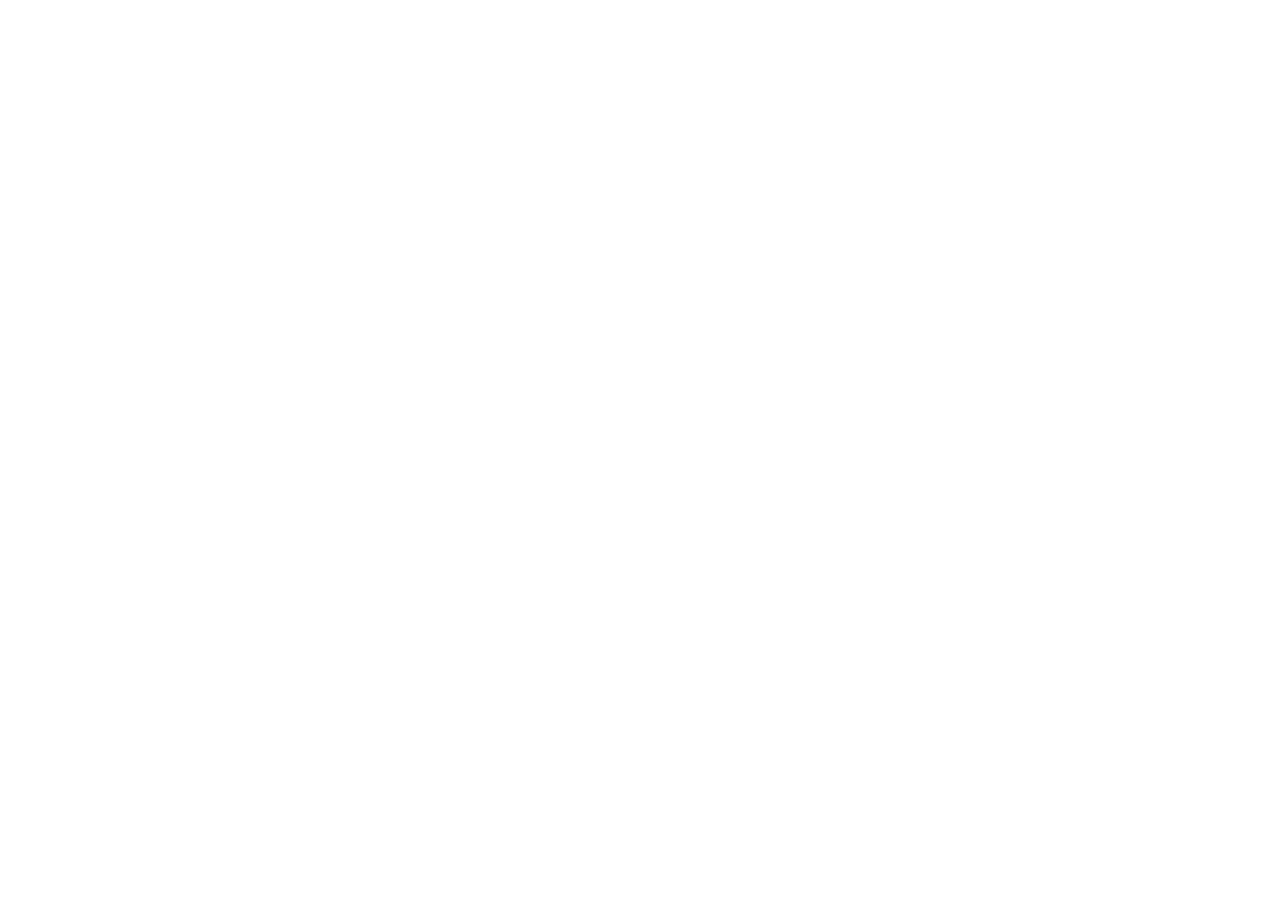
==== index.html @ cb33eb37 "Início" ====
<!DOCTYPE html>
	<html>
		<head>
			<meta charset="utf-8">
			<meta name="viewport" content="width=device-width, initial-scale=1">
			<title>JavaScript</title>

			<style type="text/css">
				
				
			</style>

			<script>

				

			</script>

		</head>
		<body>
			
		
			
		

		</body>
	</html>
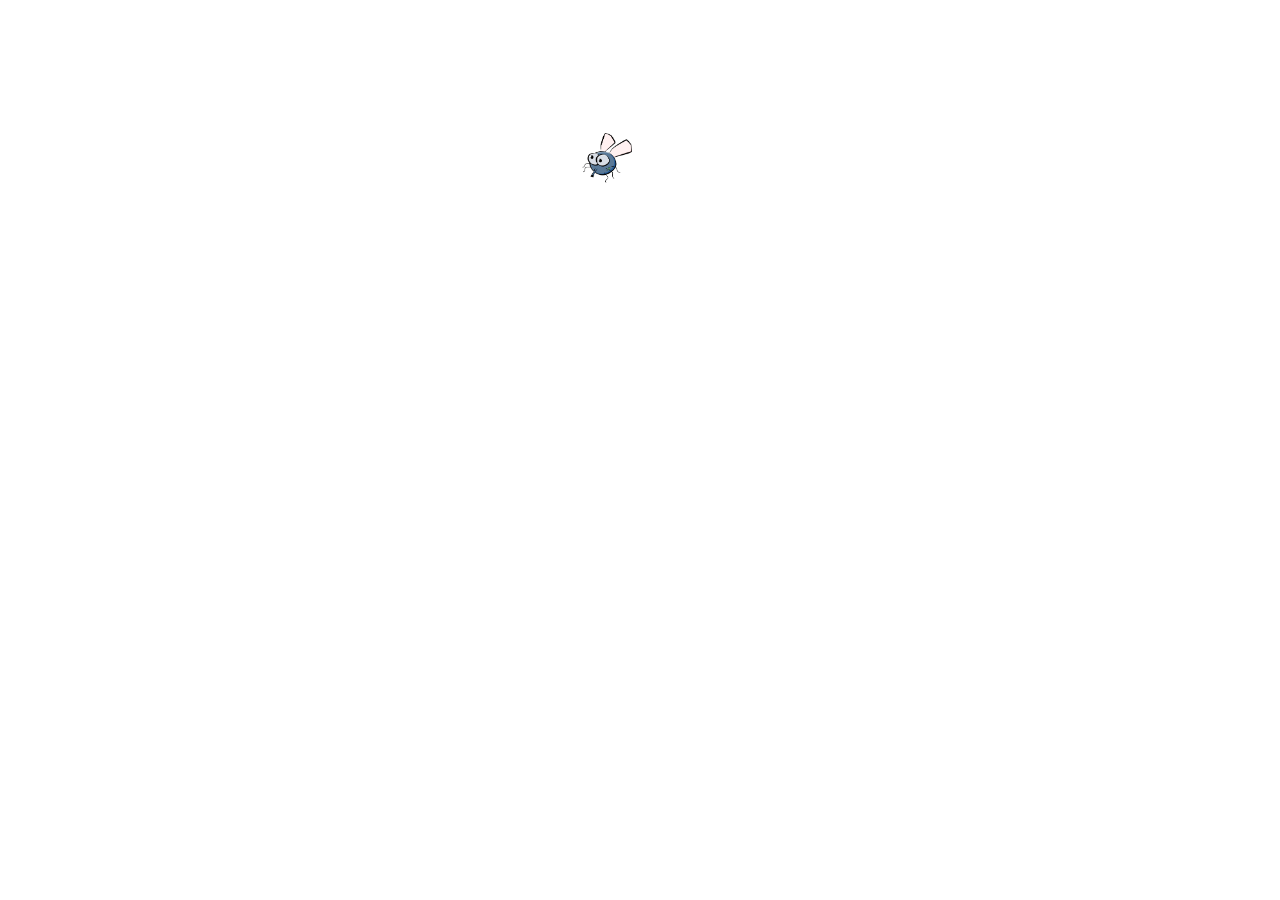
==== commit 429a331f: "posição randomica" ====
--- a/index.html
+++ b/index.html
@@ -5,23 +5,17 @@
 			<meta name="viewport" content="width=device-width, initial-scale=1">
 			<title>JavaScript</title>
 
-			<style type="text/css">
-				
-				
-			</style>
-
-			<script>
-
-				
-
-			</script>
+			<link rel="stylesheet" type="text/css" href="estilo.css">
+			<script src="jogo.js"></script>
 
 		</head>
-		<body>
+		<body onresize="ajustarTamanhoPalcoJogo()">
 			
 		
 			
 		
-
+			<script>
+				posicaoRandomica()
+			</script>
 		</body>
 	</html>--- a/estilo.css
+++ b/estilo.css
@@ -0,0 +1,4 @@
+.mosquito1 {
+	width: 50px;
+	height: 50px;
+}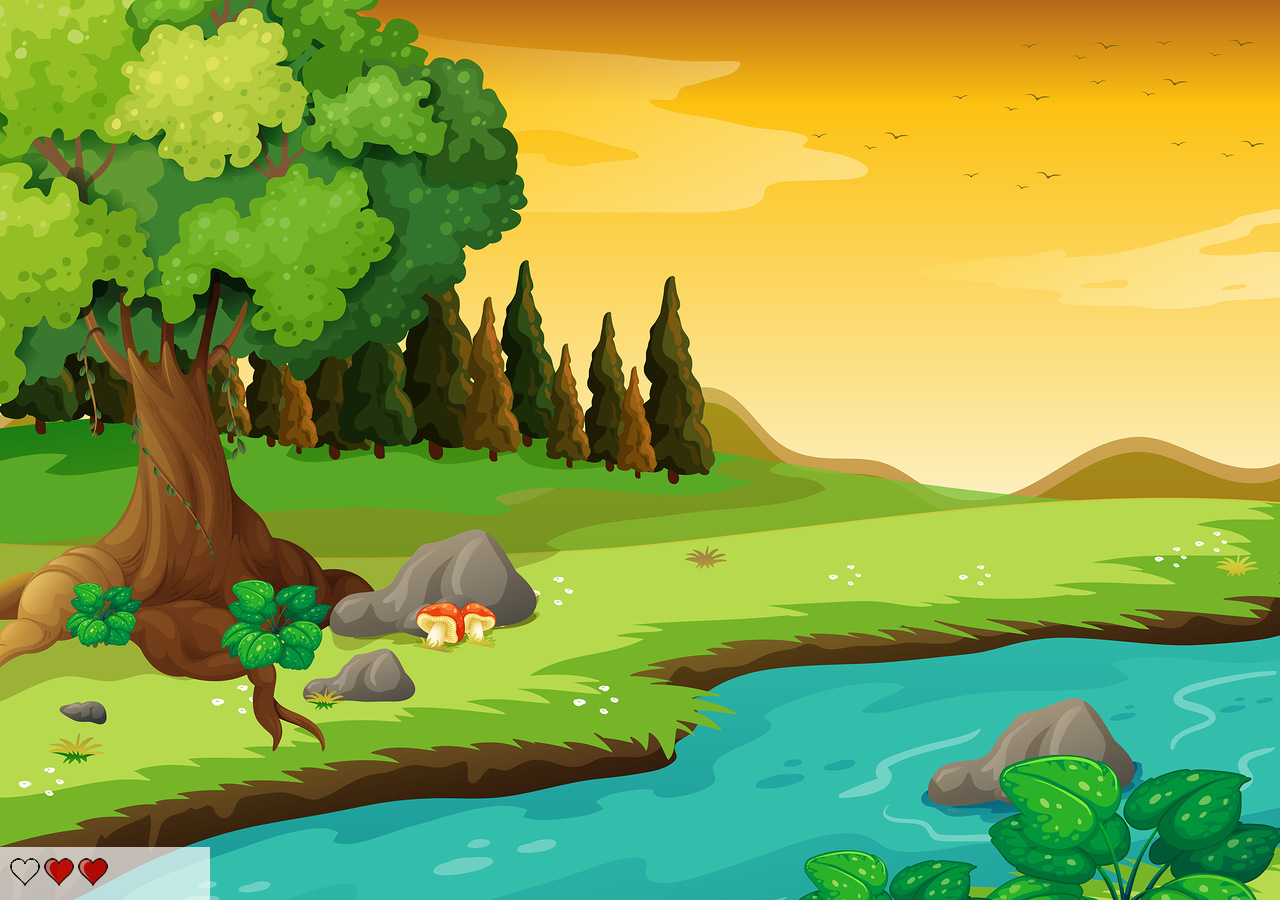
==== commit d75ecb54: "vidas e fundo" ====
--- a/index.html
+++ b/index.html
@@ -10,12 +10,26 @@
 
 		</head>
 		<body onresize="ajustarTamanhoPalcoJogo()">
-			
-		
+
+			<div class="painel">
+				
+				<div class="vidas">
+					<img src="imagens/coracao_vazio.png" />
+					<img src="imagens/coracao_cheio.png" />
+					<img src="imagens/coracao_cheio.png" />
+				</div>
+
+				<div class="cronometro">
+					
+				</div>
+
+			</div>
 			
 		
 			<script>
-				posicaoRandomica()
+				setInterval(function() {
+					posicaoRandomica()
+					}, 1000)
 			</script>
 		</body>
 	</html>--- a/estilo.css
+++ b/estilo.css
@@ -1,4 +1,49 @@
+body {
+	background-image: url(imagens/bg.jpg);
+	background-repeat: no-repeat;
+	background-size: 100%;
+}
+
 .mosquito1 {
 	width: 50px;
 	height: 50px;
+}
+
+.mosquito2 {
+	width: 70px;
+	height: 70px;
+}
+
+.mosquito3 {
+	width: 90px;
+	height: 90px;
+}
+
+.ladoA {
+	transform: scaleX(1);
+}
+
+.ladoB {
+	transform: scaleX(-1);
+}
+
+.painel {
+	position: absolute;
+	width: 190px;
+	padding: 10px;
+	left: 0px;
+	bottom: 0px;
+	border-top: solid 1px #fff;
+	background-color: #fff;
+	opacity: 0.7;
+}
+
+.vidas {
+	float: left;
+}
+
+.cronometro {
+	float: left;
+	font-size: 20px;
+	font-weight: bold;
 }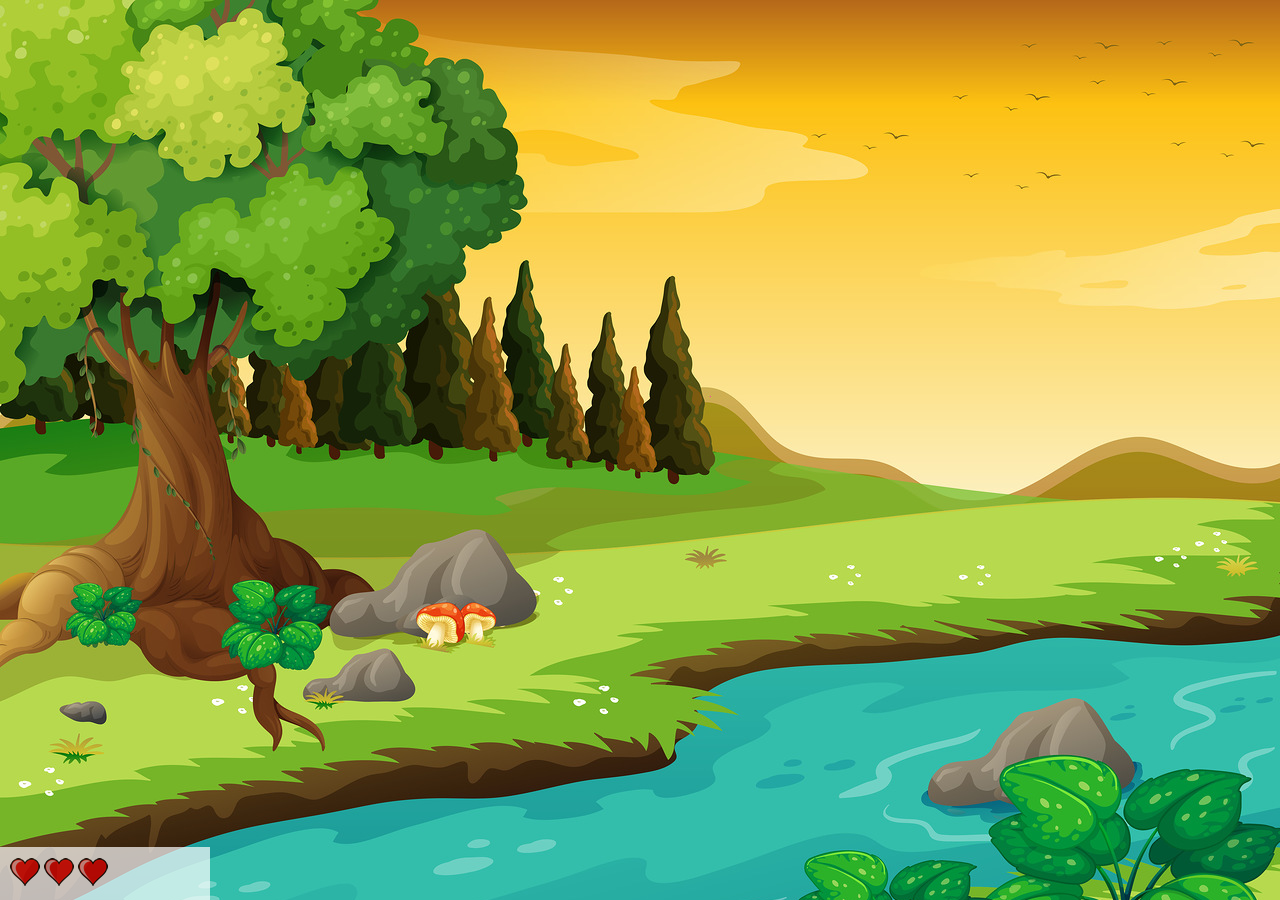
==== commit cfb7af06: "vidas" ====
--- a/index.html
+++ b/index.html
@@ -14,9 +14,9 @@
 			<div class="painel">
 				
 				<div class="vidas">
-					<img src="imagens/coracao_vazio.png" />
-					<img src="imagens/coracao_cheio.png" />
-					<img src="imagens/coracao_cheio.png" />
+					<img id="v1" src="imagens/coracao_cheio.png" />
+					<img id="v2" src="imagens/coracao_cheio.png" />
+					<img id="v3" src="imagens/coracao_cheio.png" />
 				</div>
 
 				<div class="cronometro">
@@ -29,7 +29,7 @@
 			<script>
 				setInterval(function() {
 					posicaoRandomica()
-					}, 1000)
+					}, 2000)
 			</script>
 		</body>
 	</html>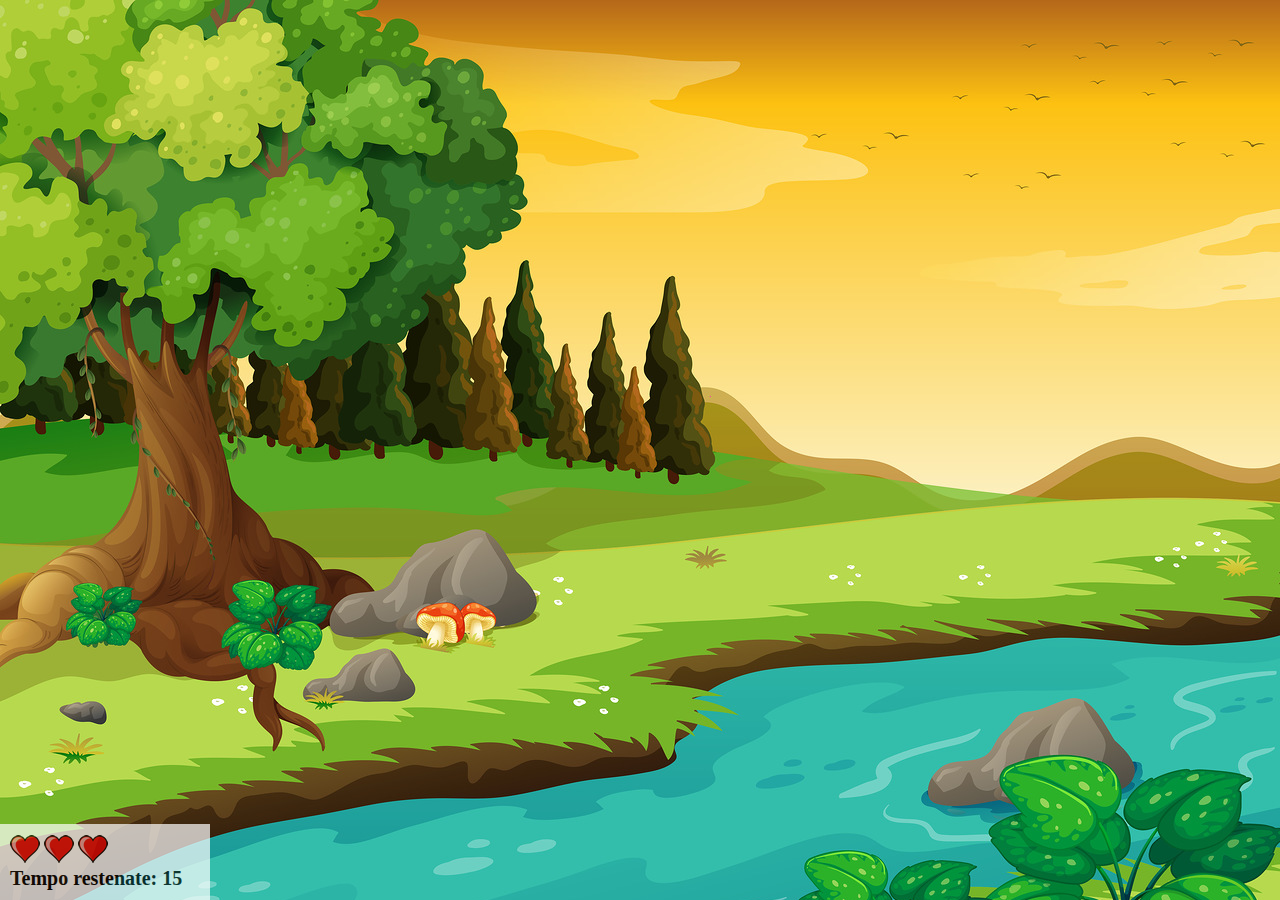
==== commit 1ee9645c: "cronometro" ====
--- a/index.html
+++ b/index.html
@@ -20,14 +20,17 @@
 				</div>
 
 				<div class="cronometro">
-					
+					Tempo restenate: <span id="cronometro"></span>
 				</div>
 
 			</div>
 			
 		
 			<script>
-				setInterval(function() {
+
+				document.getElementById('cronometro').innerHTML = tempo
+
+				var criaMosquito = setInterval(function() {
 					posicaoRandomica()
 					}, 2000)
 			</script>
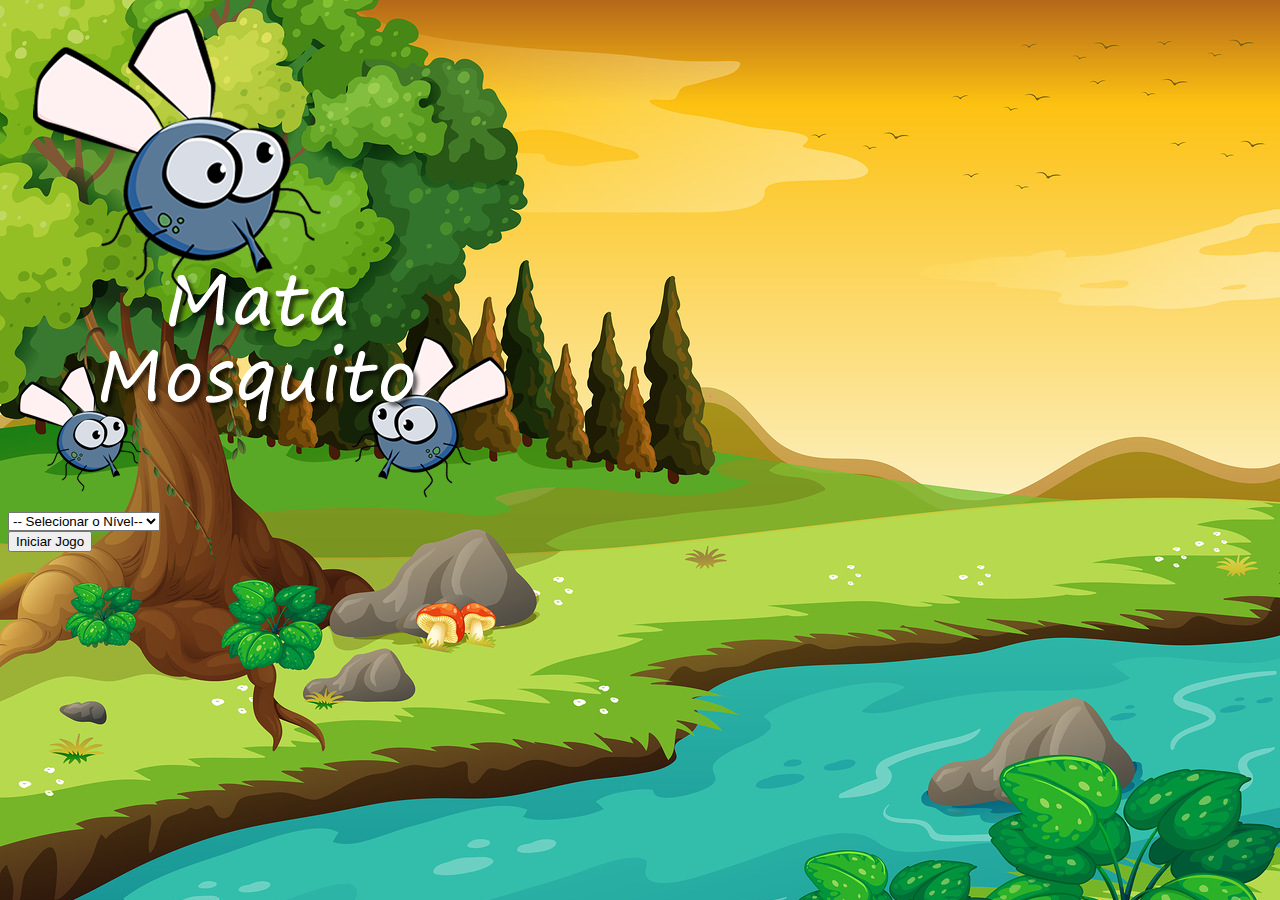
==== commit 81f2037c: "ultimos ajustes" ====
--- a/index.html
+++ b/index.html
@@ -5,34 +5,62 @@
 			<meta name="viewport" content="width=device-width, initial-scale=1">
 			<title>JavaScript</title>
 
+			<link href="https://cdn.jsdelivr.net/npm/bootstrap@5.2.0/dist/css/bootstrap.min.css" rel="stylesheet" integrity="sha384-gH2yIJqKdNHPEq0n4Mqa/HGKIhSkIHeL5AyhkYV8i59U5AR6csBvApHHNl/vI1Bx" crossorigin="anonymous">
+
 			<link rel="stylesheet" type="text/css" href="estilo.css">
-			<script src="jogo.js"></script>
 
+			<script>
+				
+
+				function iniciarJogo() {
+					var nivel = document.getElementById('nivel').value
+
+					if(nivel === '') {
+						alert('Selecione um nível para iniciar o jogo')
+						return false
+					}
+
+					window.location.href = "index.html?" + nivel
+				}
+
+			</script>
 		</head>
-		<body onresize="ajustarTamanhoPalcoJogo()">
+		<body>
 
-			<div class="painel">
-				
-				<div class="vidas">
-					<img id="v1" src="imagens/coracao_cheio.png" />
-					<img id="v2" src="imagens/coracao_cheio.png" />
-					<img id="v3" src="imagens/coracao_cheio.png" />
+			<div class="container">
+
+				<div class="row">
+					<div class="col">
+						<div class="d-flex justify-content-center">
+							<img src="imagens/game.png">
+						</div>
+					</div>
 				</div>
 
-				<div class="cronometro">
-					Tempo restenate: <span id="cronometro"></span>
+				<div class="row">
+					<div class="col">
+						<div class="d-flex justify-content-center">
+							<div class="mb-2">
+								<select class="form-control" id="nivel">
+									<option value="">-- Selecionar o Nível--</option>
+									<option value="normal">Normal</option>
+									<option value="dificil">Difícil</option>
+									<option value="chucknorris">Chuck Norris</option>
+								</select>
+							</div>
+						</div>
+					</div>
+				</div>
+
+				<div class="row">
+					<div class="col">
+						<div class="d-flex justify-content-center">
+							<button type="button" class="btn btn-danger btn-lg" onclick="iniciarJogo()">Iniciar Jogo</button>
+						</div>
+					</div>
 				</div>
 
 			</div>
-			
-		
-			<script>
 
-				document.getElementById('cronometro').innerHTML = tempo
-
-				var criaMosquito = setInterval(function() {
-					posicaoRandomica()
-					}, 2000)
-			</script>
 		</body>
 	</html>--- a/estilo.css
+++ b/estilo.css
@@ -1,3 +1,7 @@
+html {
+	cursor: url(imagens/mata_mosca.png) 30 30, auto;
+}
+
 body {
 	background-image: url(imagens/bg.jpg);
 	background-repeat: no-repeat;
